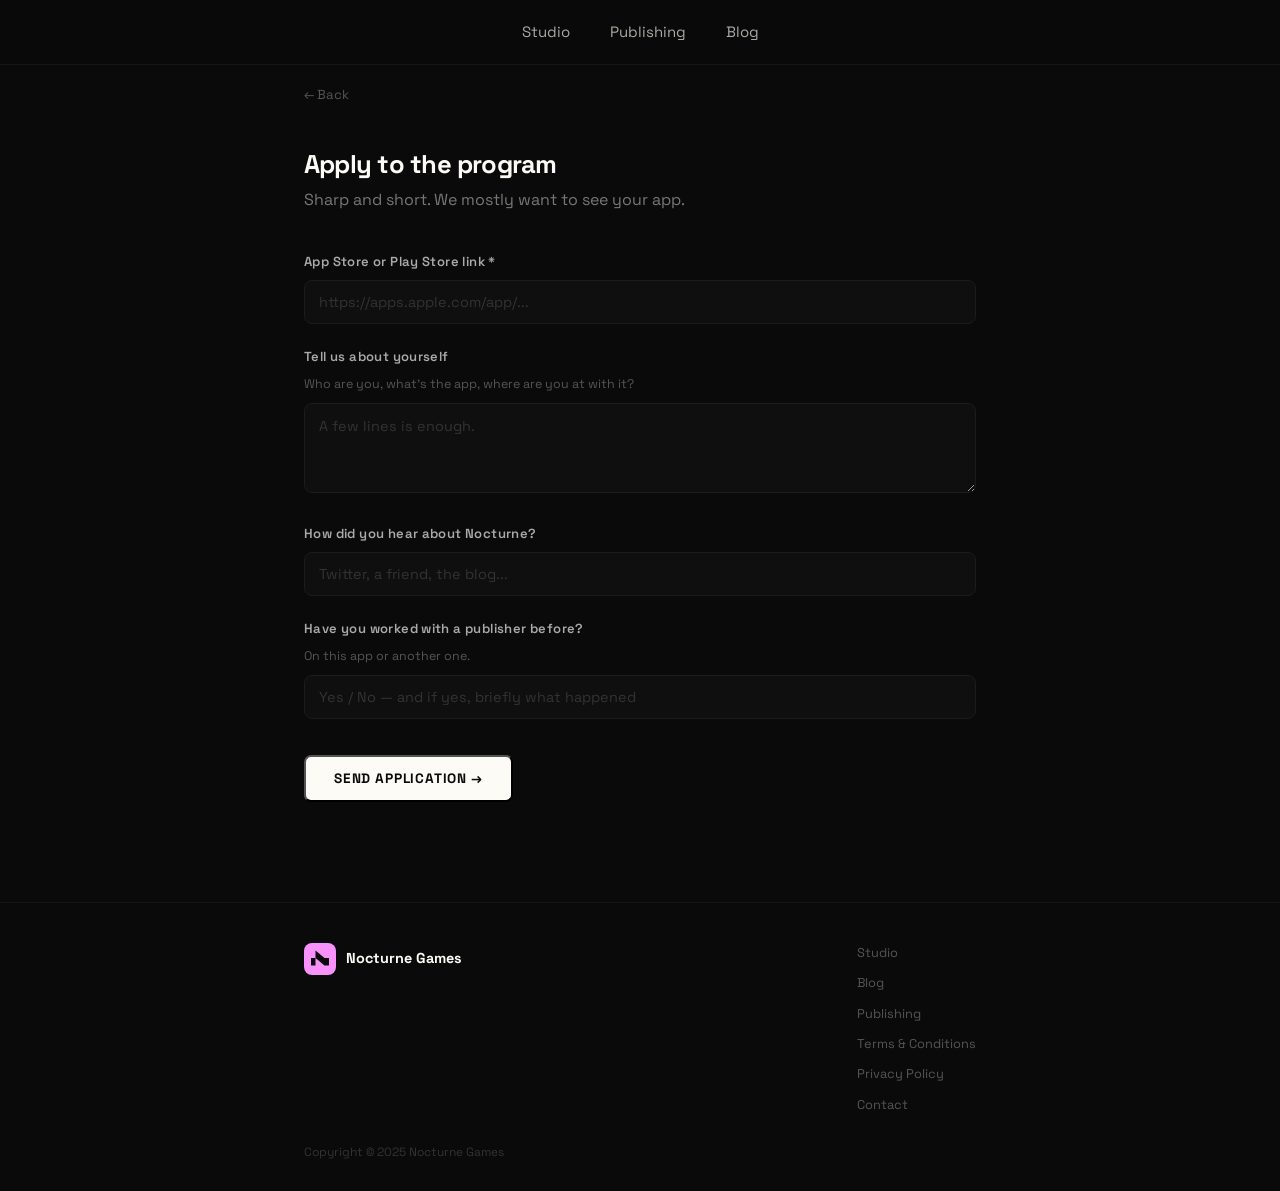
==== apply/index.html @ 17983bd2 "Add /apply/ form page" ====
<!DOCTYPE html>
<html lang="en">
<head>
  <meta charset="utf-8"/>
  <meta name="viewport" content="width=device-width, initial-scale=1"/>
  <title>Apply — Nocturne Publishing</title>
  <meta name="robots" content="noindex"/>
  <link rel="stylesheet" href="/assets/style.css"/>
  <link rel="icon" href="/assets/favicon/favicon.ico" sizes="any"/>
  <style>
    .form-field { margin-bottom: 22px; }
    .form-field label {
      display: block;
      color: #aaa;
      font-size: 0.82rem;
      font-weight: 600;
      font-family: 'Space Grotesk', sans-serif;
      margin-bottom: 8px;
      letter-spacing: 0.03em;
    }
    .form-field .field-hint {
      color: #555;
      font-size: 0.78rem;
      font-family: 'Space Grotesk', sans-serif;
      margin-bottom: 8px;
      display: block;
    }
    .form-field input,
    .form-field textarea,
    .form-field select {
      width: 100%;
      background-color: #0f0f0f;
      border: 1px solid #1c1c1c;
      border-radius: 8px;
      color: #fdfbf5;
      font-family: 'Space Grotesk', sans-serif;
      font-size: 0.9rem;
      padding: 12px 14px;
      outline: none;
      transition: border-color 0.15s;
      box-sizing: border-box;
    }
    .form-field input:focus,
    .form-field textarea:focus,
    .form-field select:focus { border-color: #3a3a3a; }
    .form-field textarea { resize: vertical; min-height: 90px; line-height: 1.5; }
    .form-field input::placeholder,
    .form-field textarea::placeholder { color: #333; }
    .form-submit { margin-top: 28px; }
    #form-success {
      display: none;
      background-color: #0f0f0f;
      border: 1px solid #1c1c1c;
      border-radius: 12px;
      padding: 32px;
      text-align: center;
    }
    #form-success p { color: #777; font-size: 0.9rem; margin-top: 8px; }
    #form-error {
      display: none;
      color: #e07070;
      font-size: 0.82rem;
      font-family: 'Space Grotesk', sans-serif;
      margin-top: 12px;
    }
  </style>
</head>
<body>
  <script src="/assets/nav.js"></script>
  <div class="container">

    <div style="padding-top: 16px; margin-bottom: 32px;">
      <a href="/indie-publishing/" style="color:#555; font-size:0.82rem; font-family:'Space Grotesk',sans-serif;">← Back</a>
    </div>

    <h1 style="font-size:1.6rem; margin-bottom:8px;">Apply to the program</h1>
    <p style="color:#777; margin-bottom:36px;">Sharp and short. We mostly want to see your app.</p>

    <div id="form-success">
      <div style="font-size:1.5rem; margin-bottom:12px;">✓</div>
      <strong style="color:#fdfbf5; font-family:'Space Grotesk',sans-serif;">Application received.</strong>
      <p>We'll review it and get back to you within a few days.</p>
    </div>

    <form id="apply-form">

      <div class="form-field">
        <label for="appLink">App Store or Play Store link *</label>
        <input type="url" id="appLink" name="appLink" placeholder="https://apps.apple.com/app/..." required/>
      </div>

      <div class="form-field">
        <label for="about">Tell us about yourself</label>
        <span class="field-hint">Who are you, what's the app, where are you at with it?</span>
        <textarea id="about" name="about" placeholder="A few lines is enough."></textarea>
      </div>

      <div class="form-field">
        <label for="howHeard">How did you hear about Nocturne?</label>
        <input type="text" id="howHeard" name="howHeard" placeholder="Twitter, a friend, the blog..."/>
      </div>

      <div class="form-field">
        <label for="publisher">Have you worked with a publisher before?</label>
        <span class="field-hint">On this app or another one.</span>
        <input type="text" id="publisher" name="publisher" placeholder="Yes / No — and if yes, briefly what happened"/>
      </div>

      <div class="form-submit">
        <button type="submit" class="btn" id="submit-btn">Send application →</button>
        <div id="form-error">Something went wrong. Try again or email contact@nocturne.build.</div>
      </div>

    </form>

  </div>

  <script src="/assets/footer.js"></script>

  <script>
    // WORKER_URL will be replaced once the Cloudflare Worker is deployed
    var WORKER_URL = "WORKER_URL_PLACEHOLDER";

    document.getElementById("apply-form").addEventListener("submit", async function(e) {
      e.preventDefault();
      var btn = document.getElementById("submit-btn");
      var errEl = document.getElementById("form-error");
      btn.textContent = "Sending...";
      btn.disabled = true;
      errEl.style.display = "none";

      var payload = {
        appLink: document.getElementById("appLink").value.trim(),
        about: document.getElementById("about").value.trim(),
        howHeard: document.getElementById("howHeard").value.trim(),
        publisher: document.getElementById("publisher").value.trim(),
      };

      try {
        var res = await fetch(WORKER_URL, {
          method: "POST",
          headers: { "Content-Type": "application/json" },
          body: JSON.stringify(payload),
        });
        var data = await res.json();
        if (data.ok) {
          document.getElementById("apply-form").style.display = "none";
          document.getElementById("form-success").style.display = "block";
        } else {
          throw new Error(data.error || "Unknown error");
        }
      } catch(err) {
        errEl.style.display = "block";
        btn.textContent = "Send application →";
        btn.disabled = false;
      }
    });
  </script>
</body>
</html>
---- assets/style.css ----
/* Nocturne Games — nocturne.build */

@import url('https://fonts.googleapis.com/css2?family=Space+Grotesk:wght@300;400;500;600;700&family=Space+Mono:wght@400;700&display=swap');

*, *::before, *::after { box-sizing: border-box; }
html { height: 100%; }

body {
  margin: 0;
  min-height: 100%;
  background-color: #0a0a0a;
  color: #fdfbf5;
  font-family: 'Space Grotesk', sans-serif;
  font-size: 16px;
  line-height: 1.6;
}

a { color: inherit; text-decoration: none; }

/* Inline links in body text */
.container p a, .container li a {
  text-decoration: underline;
  text-decoration-color: #444;
  text-underline-offset: 3px;
  transition: text-decoration-color 0.15s, color 0.15s;
}
.container p a:hover, .container li a:hover {
  color: #fdfbf5;
  text-decoration-color: #aaa;
}

/* ── Nav ── */
.nav {
  display: flex;
  align-items: center;
  justify-content: center;
  gap: 8px;
  height: 65px;
  padding: 10px 20px;
  position: sticky;
  top: 0;
  z-index: 100;
  background-color: rgba(10,10,10,0.95);
  backdrop-filter: blur(8px);
  border-bottom: 1px solid #151515;
}

.nav-link {
  color: #aaa9a3;
  font-family: 'Space Grotesk', sans-serif;
  font-size: 15px;
  font-weight: 400;
  padding: 8px 16px;
  border-radius: 6px;
  transition: background-color 0.15s, color 0.15s;
}

.nav-link:hover { background-color: #1a1a1a; color: #fdfbf5; }

.nav-link.active {
  background-color: #fdfbf5;
  color: #0c0c0c;
  font-weight: 600;
}

.nav-link.active:hover { background-color: #e8e5dc; }

/* ── Container ── */
.container {
  max-width: 728px;
  margin: 0 auto;
  padding: 0 28px 100px;
}

/* ── Banner ── */
.banner {
  width: 100%;
  border-radius: 10px;
  margin-top: 52px;
  display: block;
}

/* ── Typography ── */
h1 {
  color: #fdfbf5;
  font-family: 'Space Grotesk', sans-serif;
  font-size: clamp(2rem, 6vw, 3.2rem);
  font-weight: 700;
  line-height: 1.08;
  margin: 44px 0 20px;
  letter-spacing: -0.03em;
}

h2 {
  color: #fdfbf5;
  font-family: 'Space Grotesk', sans-serif;
  font-size: 1.5rem;
  font-weight: 600;
  margin: 32px 0 12px;
  letter-spacing: -0.01em;
}

h3 {
  color: #fdfbf5;
  font-family: 'Space Grotesk', sans-serif;
  font-size: 1.05rem;
  font-weight: 600;
  margin: 28px 0 6px;
}

p {
  color: #b8b5ad;
  font-size: 1rem;
  line-height: 1.8;
  margin: 0 0 18px;
}

p strong { color: #fdfbf5; }
p em { color: #d0cdc5; font-style: italic; }

/* ── Delimiter ── */
hr.delimiter {
  border: none;
  border-top: 1px solid #1c1c1c;
  margin: 52px 0;
}

/* ── Buttons ── */
.btn {
  display: inline-block;
  background-color: #fdfbf5;
  color: #0a0a0a;
  font-family: 'Space Grotesk', sans-serif;
  font-size: 0.85rem;
  font-weight: 700;
  letter-spacing: 0.06em;
  text-transform: uppercase;
  padding: 13px 28px;
  border-radius: 7px;
  margin-top: 8px;
  transition: background-color 0.15s;
}

.btn:hover { background-color: #e4e1d8; }

.btn-outline {
  background-color: transparent;
  color: #fdfbf5;
  border: 1px solid #2c2c2c;
}

.btn-outline:hover { background-color: #161616; border-color: #3a3a3a; }

/* ── Apps grid ── */
.apps-grid {
  display: grid;
  grid-template-columns: 1fr 1fr;
  gap: 14px;
  margin-top: 28px;
}

.app-card {
  background-color: #101010;
  border: 1px solid #1c1c1c;
  border-radius: 12px;
  padding: 20px;
  transition: border-color 0.15s, background-color 0.15s;
  display: block;
}

.app-card:hover { border-color: #2e2e2e; background-color: #141414; }

.app-icon {
  width: 56px;
  height: 56px;
  border-radius: 13px;
  object-fit: cover;
  display: block;
  margin-bottom: 14px;
}

.app-name {
  color: #fdfbf5;
  font-weight: 700;
  font-size: 0.95rem;
  margin: 0 0 5px;
  font-family: 'Space Grotesk', sans-serif;
}

.app-desc {
  color: #777;
  font-size: 0.82rem;
  line-height: 1.5;
  margin: 0 0 14px;
  font-family: 'Space Grotesk', sans-serif;
}

.app-badge {
  color: #555;
  font-size: 0.72rem;
  font-weight: 600;
  text-transform: uppercase;
  letter-spacing: 0.06em;
  display: flex;
  align-items: center;
  gap: 5px;
  font-family: 'Space Grotesk', sans-serif;
}

/* ── Blog: post list ── */
.post-list {
  display: flex;
  flex-direction: column;
  gap: 16px;
  margin-top: 28px;
}

.post-card {
  display: block;
  background-color: #101010;
  border: 1px solid #1c1c1c;
  border-radius: 12px;
  padding: 24px 28px;
  transition: border-color 0.15s, background-color 0.15s;
}

.post-card:hover { border-color: #2e2e2e; background-color: #141414; }

.post-card-tag {
  color: #555;
  font-size: 0.72rem;
  font-weight: 600;
  text-transform: uppercase;
  letter-spacing: 0.08em;
  font-family: 'Space Grotesk', sans-serif;
  margin-bottom: 10px;
}

.post-card-title {
  color: #fdfbf5;
  font-size: 1.05rem;
  font-weight: 600;
  font-family: 'Space Grotesk', sans-serif;
  line-height: 1.35;
  margin-bottom: 10px;
}

.post-card-desc {
  color: #777;
  font-size: 0.88rem;
  line-height: 1.65;
  font-family: 'Space Grotesk', sans-serif;
  margin-bottom: 16px;
}

.post-card-meta {
  display: flex;
  gap: 18px;
  color: #444;
  font-size: 0.78rem;
  font-family: 'Space Grotesk', sans-serif;
}

/* ── Blog: article page ── */
.post-meta-top {
  display: flex;
  align-items: center;
  gap: 16px;
  margin-top: 44px;
}

.post-tag {
  color: #555;
  font-size: 0.72rem;
  font-weight: 600;
  text-transform: uppercase;
  letter-spacing: 0.08em;
  font-family: 'Space Grotesk', sans-serif;
}

.post-date, .post-read {
  color: #444;
  font-size: 0.78rem;
  font-family: 'Space Grotesk', sans-serif;
}

h1.post-title {
  font-size: clamp(1.7rem, 5vw, 2.4rem);
  margin: 20px 0 18px;
  line-height: 1.15;
}

p.post-lead {
  color: #888;
  font-size: 1.05rem;
  line-height: 1.75;
  margin-bottom: 0;
}

.formula-block {
  background: #0f0f0f;
  border: 1px solid #1c1c1c;
  border-left: 3px solid #333;
  border-radius: 6px;
  padding: 16px 20px;
  margin: 0 0 20px;
}

.formula-block p {
  color: #ccc;
  font-size: 0.92rem;
  margin: 0 0 6px;
  font-family: 'Space Mono', 'Courier New', monospace;
}

.formula-block p:last-child { margin-bottom: 0; }

figure {
  margin: 32px 0;
}

figure img {
  width: 100%;
  border-radius: 8px;
  display: block;
}

figcaption {
  color: #555;
  font-size: 0.8rem;
  line-height: 1.55;
  margin-top: 10px;
  font-family: 'Space Grotesk', sans-serif;
  text-align: center;
}

.post-back {
  margin-top: 56px;
}

/* ── Finalists grid ── */
.finalists-grid {
  display: flex;
  flex-direction: column;
  gap: 56px;
  margin-top: 40px;
}

.finalist {
  display: flex;
  flex-direction: column;
  gap: 12px;
}

.finalist-header {
  display: flex;
  align-items: baseline;
  gap: 14px;
  flex-wrap: wrap;
}

.finalist-name {
  color: #fdfbf5;
  font-size: 1.1rem;
  font-weight: 700;
  font-family: 'Space Grotesk', sans-serif;
  margin: 0;
}

.finalist-link {
  color: #555;
  font-size: 0.8rem;
  font-family: 'Space Grotesk', sans-serif;
  transition: color 0.15s;
}

.finalist-link:hover { color: #aaa; }

.finalist-desc {
  color: #888;
  font-size: 0.9rem;
  line-height: 1.65;
  margin: 0;
  font-family: 'Space Grotesk', sans-serif;
}

.finalist-video {
  position: relative;
  padding-top: 56.25%;
  border-radius: 10px;
  overflow: hidden;
  background: #0f0f0f;
  border: 1px solid #1c1c1c;
}

.finalist-video iframe {
  position: absolute;
  top: 0; left: 0;
  width: 100%; height: 100%;
  border: none;
}

/* ── Footer ── */
footer {
  border-top: 1px solid #141414;
  padding: 40px 0 28px;
}

.footer-inner {
  max-width: 728px;
  margin: 0 auto;
  padding: 0 28px;
  display: flex;
  justify-content: space-between;
  align-items: flex-start;
  gap: 40px;
  flex-wrap: wrap;
}

.footer-brand {
  font-family: 'Space Grotesk', sans-serif;
  font-size: 0.9rem;
  font-weight: 700;
  color: #fdfbf5;
  display: flex;
  flex-direction: row;
  align-items: center;
  gap: 10px;
}

.footer-logo {
  width: 32px;
  height: 32px;
  border-radius: 8px;
  display: block;
}

.footer-links {
  display: flex;
  flex-direction: column;
  gap: 10px;
}

.footer-link {
  color: #555;
  font-size: 0.8rem;
  font-family: 'Space Grotesk', sans-serif;
}

.footer-link:hover { color: #999; }

.footer-copy {
  max-width: 728px;
  margin: 28px auto 0;
  color: #333;
  font-size: 0.75rem;
  font-family: 'Space Grotesk', sans-serif;
  padding: 0 28px;
}

@media (max-width: 540px) {
  .apps-grid { grid-template-columns: 1fr; }
  h1 { font-size: 2rem; }
  .nav-link { font-size: 13px; padding: 7px 11px; }
  .container { padding: 0 18px 80px; }
}

/* ─── Publishing program landing ─── */

.how-it-works {
  display: flex;
  flex-direction: column;
  gap: 0;
  margin-top: 28px;
}

.hiw-block {
  display: flex;
  gap: 20px;
  padding: 20px 0;
  border-bottom: 1px solid #1c1c1c;
}

.hiw-block:last-child { border-bottom: none; }

.hiw-week {
  flex-shrink: 0;
  width: 36px;
  height: 36px;
  background-color: #141414;
  border: 1px solid #2e2e2e;
  border-radius: 8px;
  display: flex;
  align-items: center;
  justify-content: center;
  font-size: 0.7rem;
  font-weight: 700;
  color: #777;
  font-family: 'Space Grotesk', sans-serif;
  letter-spacing: 0.03em;
  margin-top: 2px;
}

.hiw-content strong {
  color: #fdfbf5;
  font-size: 0.95rem;
  font-family: 'Space Grotesk', sans-serif;
  display: block;
  margin-bottom: 6px;
}

.hiw-content p {
  color: #777;
  font-size: 0.85rem;
  line-height: 1.6;
  margin: 0;
}

.deal-list {
  color: #999;
  font-size: 0.9rem;
  line-height: 1.8;
  padding-left: 18px;
  margin-top: 16px;
}

.deal-list li { margin-bottom: 8px; }
.deal-list strong { color: #fdfbf5; }

/* ─── Blog post header ─── */

.post-header {
  padding-top: 16px;
  margin-bottom: 8px;
}

.post-header-tag {
  display: inline-block;
  font-size: 0.72rem;
  font-weight: 700;
  letter-spacing: 0.08em;
  text-transform: uppercase;
  color: #777;
  font-family: 'Space Grotesk', sans-serif;
  margin-bottom: 12px;
}

.post-header h1 {
  margin-bottom: 12px;
}

.post-header-meta {
  display: flex;
  gap: 16px;
  color: #555;
  font-size: 0.82rem;
  font-family: 'Space Grotesk', sans-serif;
}

/* ── CEO contact block ── */
.ceo-card {
  background-color: #0f0f0f;
  border: 1px solid #1c1c1c;
  border-radius: 12px;
  padding: 24px;
  margin-top: 8px;
}

.ceo-label {
  color: #555;
  font-size: 0.72rem;
  font-weight: 700;
  letter-spacing: 0.08em;
  text-transform: uppercase;
  font-family: 'Space Grotesk', sans-serif;
  margin: 0 0 16px;
}

.ceo-identity {
  display: flex;
  align-items: center;
  gap: 14px;
  margin-bottom: 14px;
}

.ceo-photo {
  width: 52px;
  height: 52px;
  border-radius: 50%;
  object-fit: cover;
  flex-shrink: 0;
}

.ceo-name {
  color: #fdfbf5;
  font-size: 0.95rem;
  font-weight: 700;
  font-family: 'Space Grotesk', sans-serif;
  margin-bottom: 2px;
}

.ceo-role {
  color: #555;
  font-size: 0.8rem;
  font-family: 'Space Grotesk', sans-serif;
}

.ceo-desc {
  color: #777;
  font-size: 0.85rem;
  margin: 0 0 20px;
}

.ceo-actions {
  display: flex;
  align-items: center;
  gap: 20px;
}

.ceo-linkedin {
  display: flex;
  align-items: center;
  gap: 6px;
  color: #555;
  font-size: 0.82rem;
  font-family: 'Space Grotesk', sans-serif;
  transition: color 0.15s;
}

.ceo-linkedin:hover { color: #aaa; }
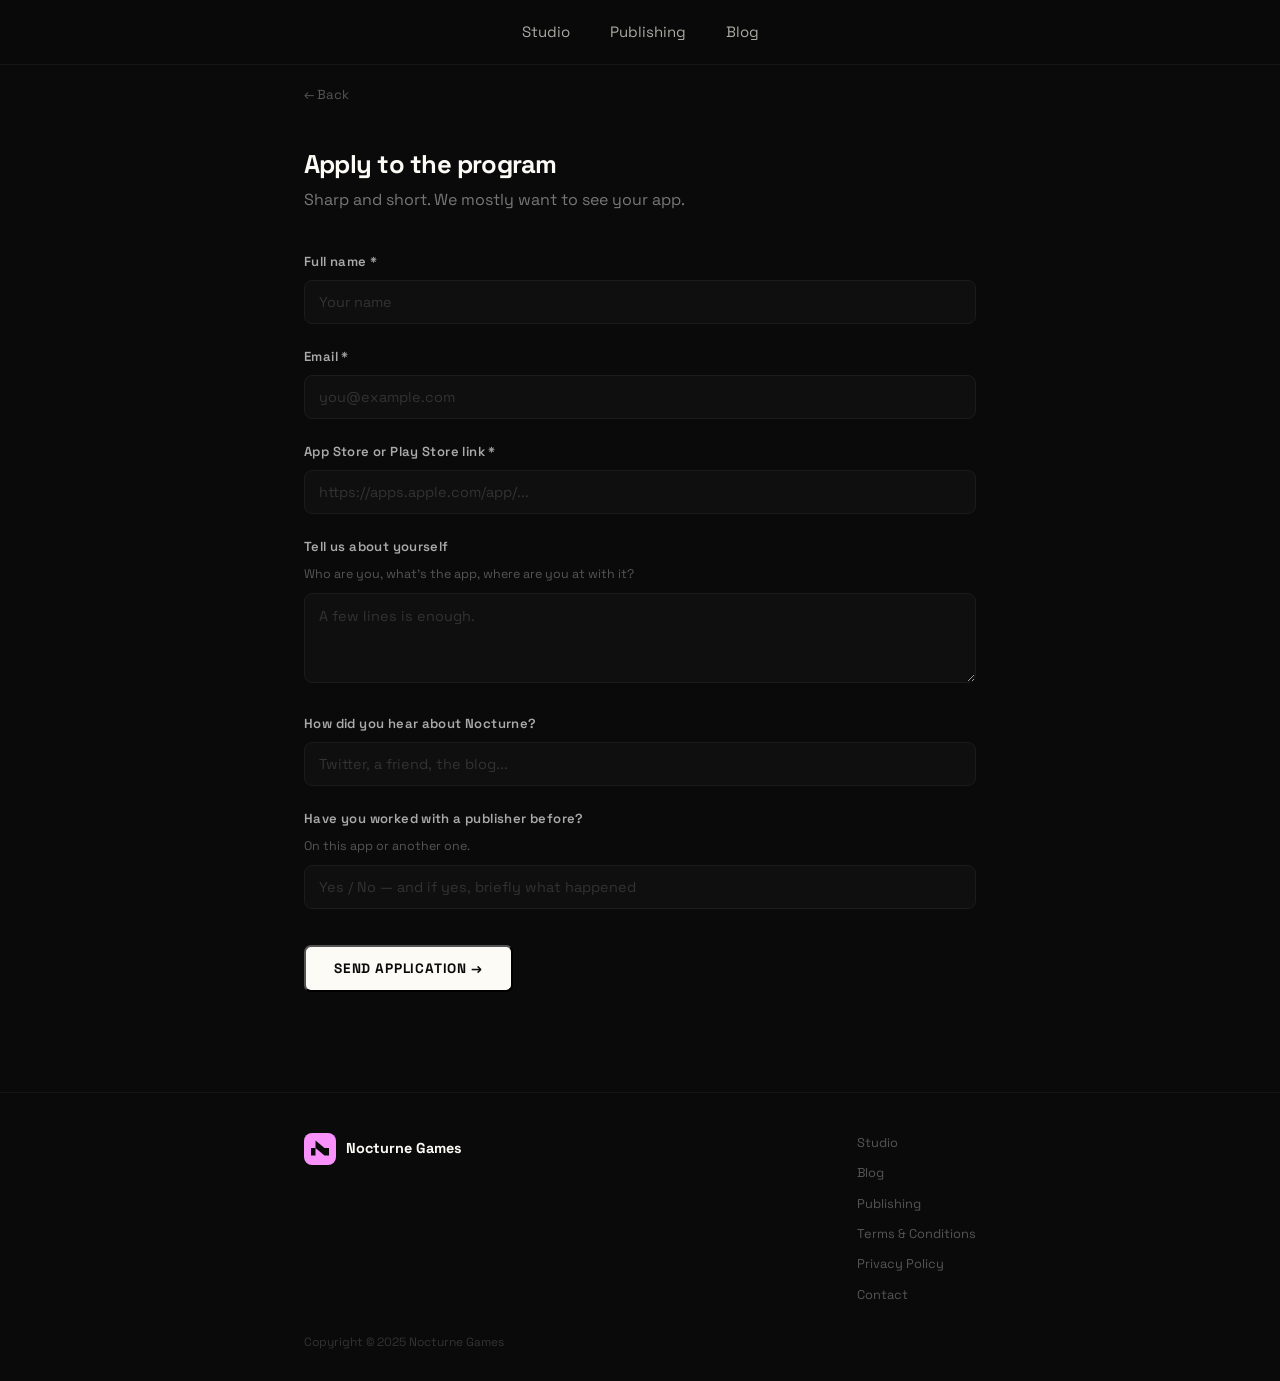
==== commit ddaa0473: "Add fullName + email fields to apply form" ====
--- a/apply/index.html
+++ b/apply/index.html
@@ -84,6 +84,17 @@
 
     <form id="apply-form">
 
+      <div class="form-row">
+        <div class="form-field">
+          <label for="fullName">Full name *</label>
+          <input type="text" id="fullName" name="fullName" placeholder="Your name" required/>
+        </div>
+        <div class="form-field">
+          <label for="email">Email *</label>
+          <input type="email" id="email" name="email" placeholder="you@example.com" required/>
+        </div>
+      </div>
+
       <div class="form-field">
         <label for="appLink">App Store or Play Store link *</label>
         <input type="url" id="appLink" name="appLink" placeholder="https://apps.apple.com/app/..." required/>
@@ -119,7 +130,7 @@
 
   <script>
     // WORKER_URL will be replaced once the Cloudflare Worker is deployed
-    var WORKER_URL = "WORKER_URL_PLACEHOLDER";
+    var WORKER_URL = "https://form-api-ohqc.onrender.com/apply";
 
     document.getElementById("apply-form").addEventListener("submit", async function(e) {
       e.preventDefault();
@@ -130,6 +141,8 @@
       errEl.style.display = "none";
 
       var payload = {
+        fullName: document.getElementById("fullName").value.trim(),
+        email: document.getElementById("email").value.trim(),
         appLink: document.getElementById("appLink").value.trim(),
         about: document.getElementById("about").value.trim(),
         howHeard: document.getElementById("howHeard").value.trim(),
--- a/assets/style.css
+++ b/assets/style.css
@@ -558,12 +558,77 @@
 }
 
 /* ── CEO contact block ── */
+/* ── Apply CTA block ── */
+.apply-cta {
+  display: flex;
+  align-items: center;
+  justify-content: space-between;
+  gap: 24px;
+  background-color: #fdfbf5;
+  border-radius: 14px;
+  padding: 32px 36px;
+  margin: 8px 0 16px;
+  flex-wrap: wrap;
+}
+
+.apply-cta-eyebrow {
+  font-size: 0.72rem;
+  font-weight: 700;
+  letter-spacing: 0.1em;
+  text-transform: uppercase;
+  color: #888;
+  font-family: 'Space Grotesk', sans-serif;
+  margin-bottom: 6px;
+}
+
+.apply-cta-title {
+  color: #0a0a0a;
+  font-size: 1.4rem;
+  font-weight: 800;
+  font-family: 'Space Grotesk', sans-serif;
+  margin: 0 0 8px;
+  line-height: 1.2;
+}
+
+.apply-cta-desc {
+  color: #555;
+  font-size: 0.87rem;
+  line-height: 1.6;
+  margin: 0;
+  max-width: 340px;
+}
+
+.apply-cta-btn {
+  flex-shrink: 0;
+  font-size: 0.95rem;
+  padding: 14px 28px;
+}
+
+/* ── CEO card ── */
 .ceo-card {
+  display: flex;
+  align-items: center;
+  gap: 28px;
   background-color: #0f0f0f;
   border: 1px solid #1c1c1c;
   border-radius: 12px;
-  padding: 24px;
-  margin-top: 8px;
+  padding: 22px 24px;
+  margin-top: 0;
+  flex-wrap: wrap;
+}
+
+.ceo-card-left {
+  display: flex;
+  align-items: center;
+  gap: 14px;
+  flex-shrink: 0;
+  padding-right: 28px;
+  border-right: 1px solid #1c1c1c;
+}
+
+.ceo-card-right {
+  flex: 1;
+  min-width: 200px;
 }
 
 .ceo-label {
@@ -573,7 +638,7 @@
   letter-spacing: 0.08em;
   text-transform: uppercase;
   font-family: 'Space Grotesk', sans-serif;
-  margin: 0 0 16px;
+  margin: 0 0 6px;
 }
 
 .ceo-identity {
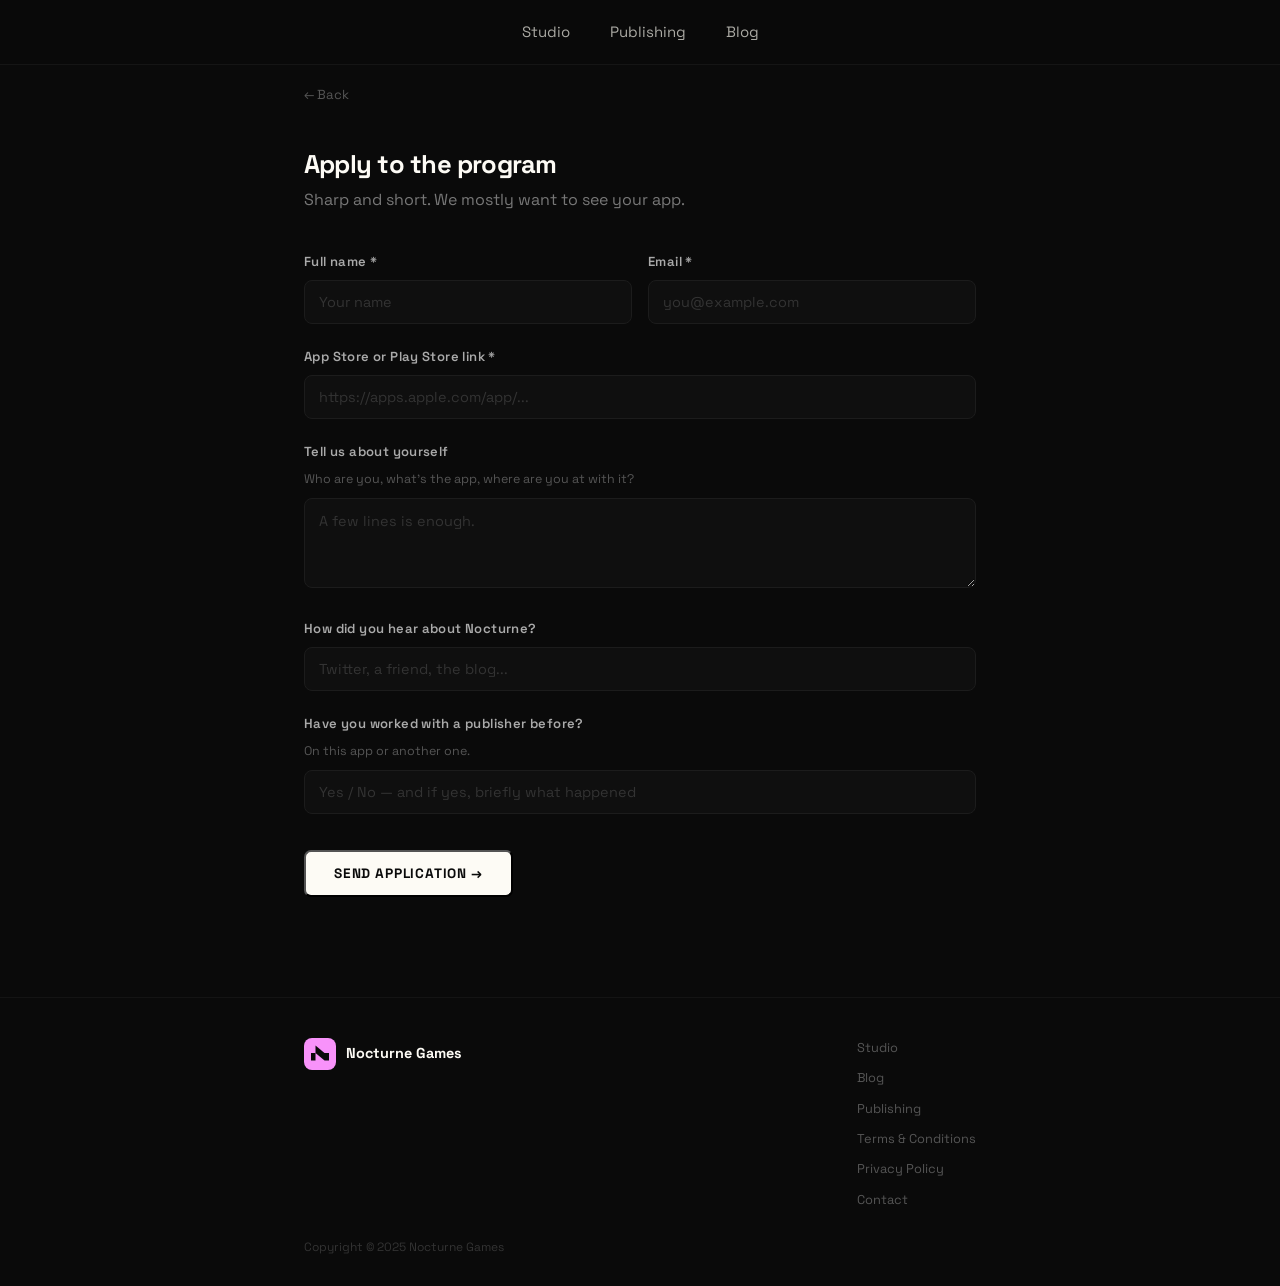
==== commit f1110125: "Track form submission as Reddit Lead event" ====
--- a/apply/index.html
+++ b/apply/index.html
@@ -64,6 +64,13 @@
       margin-top: 12px;
     }
   </style>
+<!-- Reddit Pixel -->
+<script>
+!function(w,d){if(!w.rdt){var p=w.rdt=function(){p.sendEvent?p.sendEvent.apply(p,arguments):p.callQueue.push(arguments)};p.callQueue=[];var t=d.createElement("script");t.src="https://www.redditstatic.com/ads/pixel.js?pixel_id=a2_hau2v0a7xxsq",t.async=!0;var s=d.getElementsByTagName("script")[0];s.parentNode.insertBefore(t,s)}}(window,document);rdt('init','a2_hau2v0a7xxsq');rdt('track', 'PageVisit');
+</script>
+<!-- DO NOT MODIFY UNLESS TO REPLACE A USER IDENTIFIER -->
+<!-- End Reddit Pixel -->
+
 </head>
 <body>
   <script src="/assets/nav.js"></script>
@@ -159,6 +166,7 @@
         if (data.ok) {
           document.getElementById("apply-form").style.display = "none";
           document.getElementById("form-success").style.display = "block";
+          if (window.rdt) rdt('track', 'Lead');
         } else {
           throw new Error(data.error || "Unknown error");
         }
--- a/assets/style.css
+++ b/assets/style.css
@@ -602,33 +602,16 @@
   flex-shrink: 0;
   font-size: 0.95rem;
   padding: 14px 28px;
+  box-shadow: 0 0 0 1.5px rgba(0,0,0,0.15);
 }
 
 /* ── CEO card ── */
 .ceo-card {
-  display: flex;
-  align-items: center;
-  gap: 28px;
   background-color: #0f0f0f;
   border: 1px solid #1c1c1c;
   border-radius: 12px;
   padding: 22px 24px;
   margin-top: 0;
-  flex-wrap: wrap;
-}
-
-.ceo-card-left {
-  display: flex;
-  align-items: center;
-  gap: 14px;
-  flex-shrink: 0;
-  padding-right: 28px;
-  border-right: 1px solid #1c1c1c;
-}
-
-.ceo-card-right {
-  flex: 1;
-  min-width: 200px;
 }
 
 .ceo-label {
@@ -645,7 +628,24 @@
   display: flex;
   align-items: center;
   gap: 14px;
-  margin-bottom: 14px;
+  margin-top: 16px;
+  flex-wrap: wrap;
+}
+
+.ceo-btn {
+  margin-left: auto;
+  flex-shrink: 0;
+}
+
+@media (max-width: 520px) {
+  .ceo-btn {
+    margin-left: 0;
+    width: 100%;
+    text-align: center;
+    margin-top: 4px;
+  }
+  .apply-cta { flex-direction: column; align-items: flex-start; }
+  .apply-cta-btn { width: 100%; text-align: center; }
 }
 
 .ceo-photo {
@@ -662,7 +662,13 @@
   font-weight: 700;
   font-family: 'Space Grotesk', sans-serif;
   margin-bottom: 2px;
-}
+  display: block;
+  text-decoration: underline;
+  text-decoration-color: #333;
+  text-underline-offset: 2px;
+}
+
+.ceo-name:hover { text-decoration-color: #888; }
 
 .ceo-role {
   color: #555;
@@ -673,7 +679,7 @@
 .ceo-desc {
   color: #777;
   font-size: 0.85rem;
-  margin: 0 0 20px;
+  margin: 4px 0 0;
 }
 
 .ceo-actions {
@@ -693,3 +699,13 @@
 }
 
 .ceo-linkedin:hover { color: #aaa; }
+
+.form-row {
+  display: grid;
+  grid-template-columns: 1fr 1fr;
+  gap: 16px;
+}
+
+@media (max-width: 520px) {
+  .form-row { grid-template-columns: 1fr; }
+}
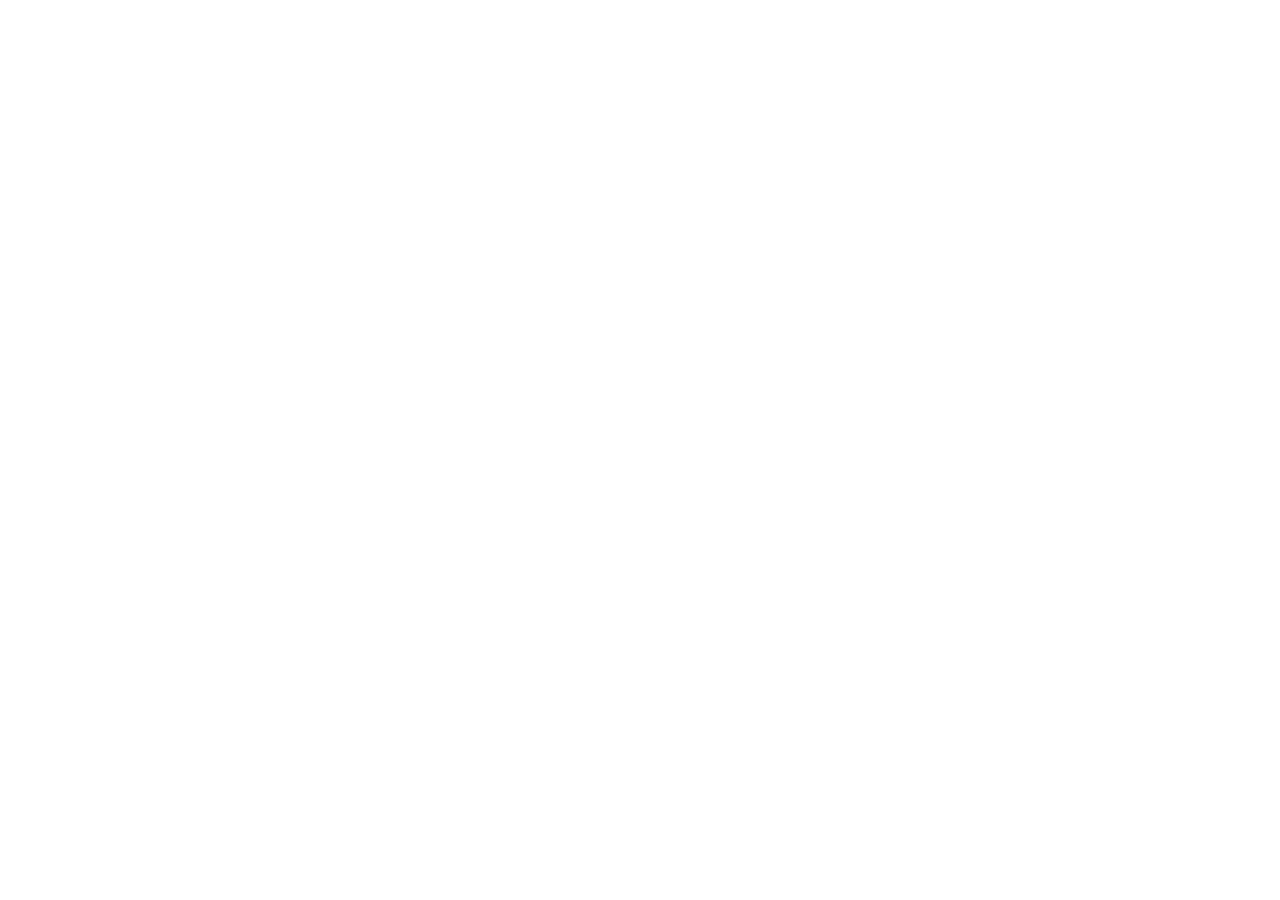
==== commit bd84fb0e: "hide: noindex + display:none apply page" ====
--- a/apply/index.html
+++ b/apply/index.html
@@ -1,6 +1,7 @@
 <!DOCTYPE html>
 <html lang="en">
 <head>
+  <meta name="robots" content="noindex,nofollow"/>
   <meta charset="utf-8"/>
   <meta name="viewport" content="width=device-width, initial-scale=1"/>
   <title>Apply — Nocturne Publishing</title>
@@ -72,7 +73,7 @@
 <!-- End Reddit Pixel -->
 
 </head>
-<body>
+<body style="display:none">
   <script src="/assets/nav.js"></script>
   <div class="container">
 
